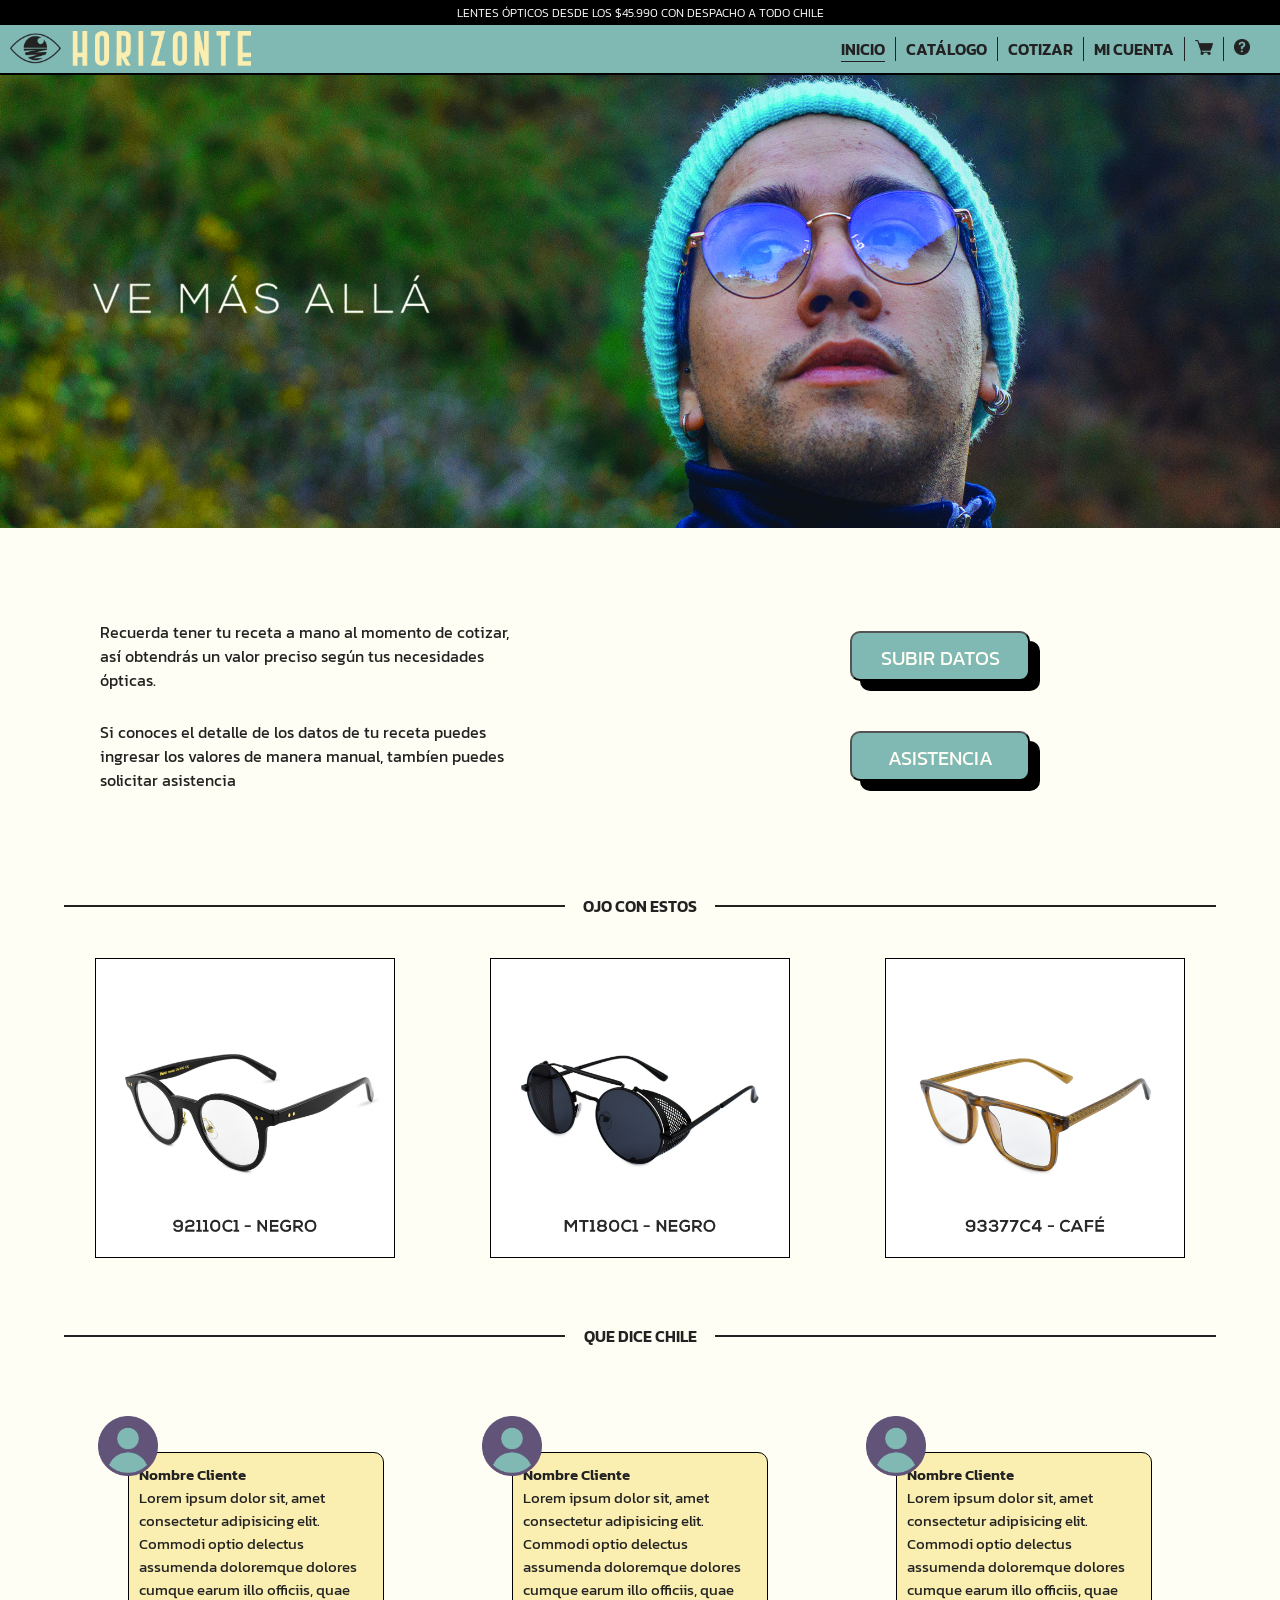
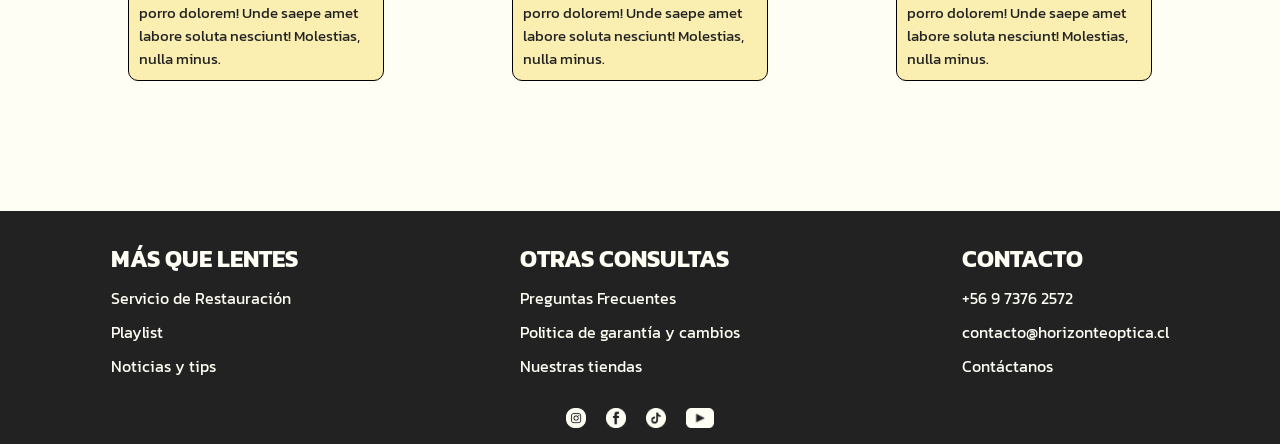
==== index.html @ ded0e59a "Primer commit con html PrimeraEntrega sin modificar" ====
<!DOCTYPE html>
<html lang="en">
<head>
    <meta charset="UTF-8">
    <meta name="viewport" content="width=device-width, initial-scale=1.0">

    <title>Ópticas Horizonte - Ve más allá</title>

    <link rel="shorcut icon" href ="./icons/ojoamarillo_favicon.png">
    <link rel="preconnect" href="https://fonts.googleapis.com">
    <link rel="preconnect" href="https://fonts.gstatic.com" crossorigin>
    <link href="https://fonts.googleapis.com/css2?family=Kanit:ital,wght@0,100;0,200;0,300;0,400;0,500;0,600;0,700;0,800;0,900;1,100;1,200;1,300;1,400;1,500;1,600;1,700;1,800;1,900&display=swap" rel="stylesheet">
    <link rel="stylesheet" href="./css/styles-index.css">

</head>
<body>

<header class="header">
    <div class="bannerOferta">
        <h1>LENTES ÓPTICOS DESDE LOS $45.990 CON DESPACHO A TODO CHILE</h1>
    </div>

    <div  class="bannerMenu"> 
        <a href="#" class="logoHeader">     
            <img src="./images/brand/horizonte_blackyellow.png" alt="">
        </a>
        <ul class="headerMenu">
            <li><a href="#" class="currentPage">INICIO</a></li>
            <li><a href="./pages/catalogo.html">CATÁLOGO</a> </li>
            <li><a href="./pages/cotizar.html">COTIZAR</a>  </li>
            <li><a href="./pages/miCuenta.html">MI CUENTA</a></li>
            <li><a href="#" class="iconoCarrito">
                <img src="./icons/carritoEeireblac.png" alt="">
                </a>    </li>
            <li><a href="./pages/ayuda.html" class="iconoAyuda">
                <img src="./icons/helpIconBold.png" alt="">
                </a></li>
        </ul>
    </div>
</header>

<main>
<div>
    <p class="fotoVeMasAlla">
    <img src="./images/inicio/fotoVeMasAlla.jpg" alt=""> </p>
</div>
    <br>
    <br>
    <br>
<!--COTIZAR-->
<section class="seccionCotizacion">
            <div class="cajaTextosInicio"> 
                <p>Recuerda tener tu receta a mano al momento de cotizar, así obtendrás un valor preciso según tus necesidades ópticas.</p>
            
                <p>Si conoces el detalle de los datos de tu receta puedes ingresar los valores de manera manual, tambíen puedes solicitar asistencia</p>
            </div>
            <div class="botonesCotizacion">
                <a href="./pages/miCuenta.html"><button class="boton01 btnDatos">SUBIR DATOS</button></a>
                <a href="./pages/ayuda.html"><button class="boton01 btnAsistencia">ASISTENCIA</button></a>
            </div>
</section>
<!--DESTACADOS-->
<section class="destacadosInicio">
    <div class="tituloDestacados">
        <p class="linea"></p>
        <p class="textoDestacados">OJO CON ESTOS</p>
    </div>
    <ul class="carruselDestacados">
                <li><a href="" class="destacado lente01">
                        <img src="./images/lentes/92110.jpg" alt="">
                    </a>
                </li>
                <li> <a href="" class="destacado lente02">
                        <img src="./images/lentes/MT180C1.jpg" alt="">
                    </a>
                </li>
                <li><a href="" class="destacado lente03">
                        <img src="./images/lentes/93377C4.jpg" alt="">
                    </a>
                </li>
    </ul>
    </section>
    

<!--COMENTARIOS Y VALORACIONES-->
<section class="valoracionesSection">
    <div class="tituloValoraciones">
        <p class="linea"></p>
        <p class="textoValoraciones">QUE DICE CHILE</p>
    </div>
    <div class="valoraciones">
        <div class="valoracion 1/3">
            <img src="./icons/profileIcon.png" class="" alt="">
            <div class="comentario">
                <p class="nombreValoracion">Nombre Cliente</p>
                <p class="comentarioValoracion">Lorem ipsum dolor sit, amet consectetur adipisicing elit. Commodi optio delectus assumenda doloremque dolores cumque earum illo officiis, quae porro dolorem! Unde saepe amet labore soluta nesciunt! Molestias, nulla minus. </p>
            </div>
        </div>
        <div class="valoracion 2/3">
            <img src="./icons/profileIcon.png" class="" alt="">
            <div class="comentario">
                <p class="nombreValoracion">Nombre Cliente</p>
                <p class="comentarioValoracion">Lorem ipsum dolor sit, amet consectetur adipisicing elit. Commodi optio delectus assumenda doloremque dolores cumque earum illo officiis, quae porro dolorem! Unde saepe amet labore soluta nesciunt! Molestias, nulla minus. </p>
            </div>
        </div>
        <div class="valoracion 3/3">
            <img src="./icons/profileIcon.png" class="" alt="">
            <div class="comentario">
                <p class="nombreValoracion">Nombre Cliente</p>
                <p class="comentarioValoracion">Lorem ipsum dolor sit, amet consectetur adipisicing elit. Commodi optio delectus assumenda doloremque dolores cumque earum illo officiis, quae porro dolorem! Unde saepe amet labore soluta nesciunt! Molestias, nulla minus. </p>
            </div>
        </div> 
    </div>   
</section>


    
</main>

<footer>
    <section class="footerOptions">
        <section class="sectionMasQueLentes">
            <h2>MÁS QUE LENTES</h2>
            <ul class="footerList listMasQueLentes">
                <li><a href="#">Servicio de Restauración</a></li>
                <li><a href="#">Playlist</a></li>
                <li><a href="#">Noticias y tips</a></li>
            </ul>
        </section>
        <section class="sectionOtrasConsultas">
            <h2>OTRAS CONSULTAS</h2>
            <ul class="footerList listOtrasConsultas">
                <li><a href="#">Preguntas Frecuentes</a></li>
                <li><a href="#">Politica de garantía y cambios</a></li>
                <li><a href="#">Nuestras tiendas</a></li>
            </ul>
        </section>
        <section class="sectionContacto">
            <h2>CONTACTO</h2>
            <ul class="footerList listContacto">
                <li><a href="">+56 9 7376 2572</a></li>
                <li><a href="">contacto@horizonteoptica.cl</a></li>
                <li><a href="">Contáctanos</a></li>
            </ul>
        </section>
    </section>
    <section class="bannerFinal">
        <li><ul class="listRRSS">
            <li>
                <a href="">
                <img src="./icons/iconInstaCircleFlowewhite.png" alt="">
                </a></li>
            <li>
                <a href="">
                <img src="./icons/iconFaceCirWhite.png" alt="">
                </a></li>
            <li>
                <a href="">
                <img src="./icons/iconTkWhite.png" alt="">
                </a></li>
            <li>
                <a href="">
                <img src="./icons/iconYTWhite.png" alt="">
            </a></li>
        </ul></li>
    </section>
</footer>

</body>
</html>
---- css/styles-index.css ----
@import url(styles-main.css);

.fotoVeMasAlla{
    position: relative;
}
.fotoVeMasAlla img{
    object-fit: cover;
    width: 100vw;
}

/*COTIZACION SECTION INICIO*/
.seccionCotizacion{
    height: 200px;
    margin-left: 100px;
    margin-right: 250px;
    margin-bottom: 100px;
    display: flex;
    justify-content:space-between ;
}
    .cajaTextosInicio{
        width: 45%;
        display: flex;
        flex-direction: column;
        justify-content: space-around;
    }
    .botonesCotizacion{
            display: flex;
            flex-direction: column;
            justify-content: space-around;}

/*DESTACADOS*/
.destacadosInicio{
    width: 100%;
    margin-bottom: 90px;
}

    .tituloDestacados{
        display: flex;
        justify-content: center;
        align-items: center;
    }
        .linea{
            position: absolute;
            width: 90vw;
            height: 2px;
            background-color: #222222;
            z-index: -1;
            
        }
        .textoDestacados{
            position: absolute;
            width: 150px;
            text-align: center;
            font-weight: 600 ;
            background-color: #FFFEF4;
            margin: 0 5px 0 5px;
            z-index: -1;
        }
    
    
    .carruselDestacados {
        position: relative;
        display: flex;
        justify-content:space-evenly;
        align-items: center;
        height: 250px;
        width: 100vw;
        margin-top: 80px;
        padding-inline-start: 0px;
        padding-inline-end: 0px;
        top: 0px;
        z-index: -1;
    }

    .carruselDestacados li{
        list-style: none;
    }
        .destacado img{
            height: 300px;
            border: 1px solid #000000;
        }

/* VALORACIONES */


.valoracionesSection{
    width: 100vw;
    display: flex;
    flex-direction:column;
    justify-content: space-evenly;
    align-items: center;
    padding-top: 10px;
    padding-bottom: 30px;
}
    .tituloValoraciones{
        display: flex;
        justify-content:center;
        align-items: center;
        z-index: -1;
    }
        .linea{
            position: absolute;
            width: 90vw;
            height: 2px;
            background-color: #222222;
        }
        .textoValoraciones{
            position: absolute;
            width: 150px;
            text-align: center;
            font-weight: 600 ;
            background-color: #FFFEF4;
            margin: 0 5px 0 5px;
        }
    
    .valoraciones{
        display: flex;
        width: 100vw;
        justify-content: space-evenly;
        margin-top: 50px;
        margin-bottom: 100px;
    }
    .valoracion img{
        height: 60px;
        position: relative;
        right:30px ;
        top: 30px;
        
    }
        .comentario {
            background-color: #faeeb1;
            border-radius: 10px;
            border: 1px solid #000000;
            width: 20vw;
            font-size: 15px;
            padding: 10px;
            overflow:hidden;
            text-align:left;            
        }
        .nombreValoracion {
            font-weight: 600;
        }
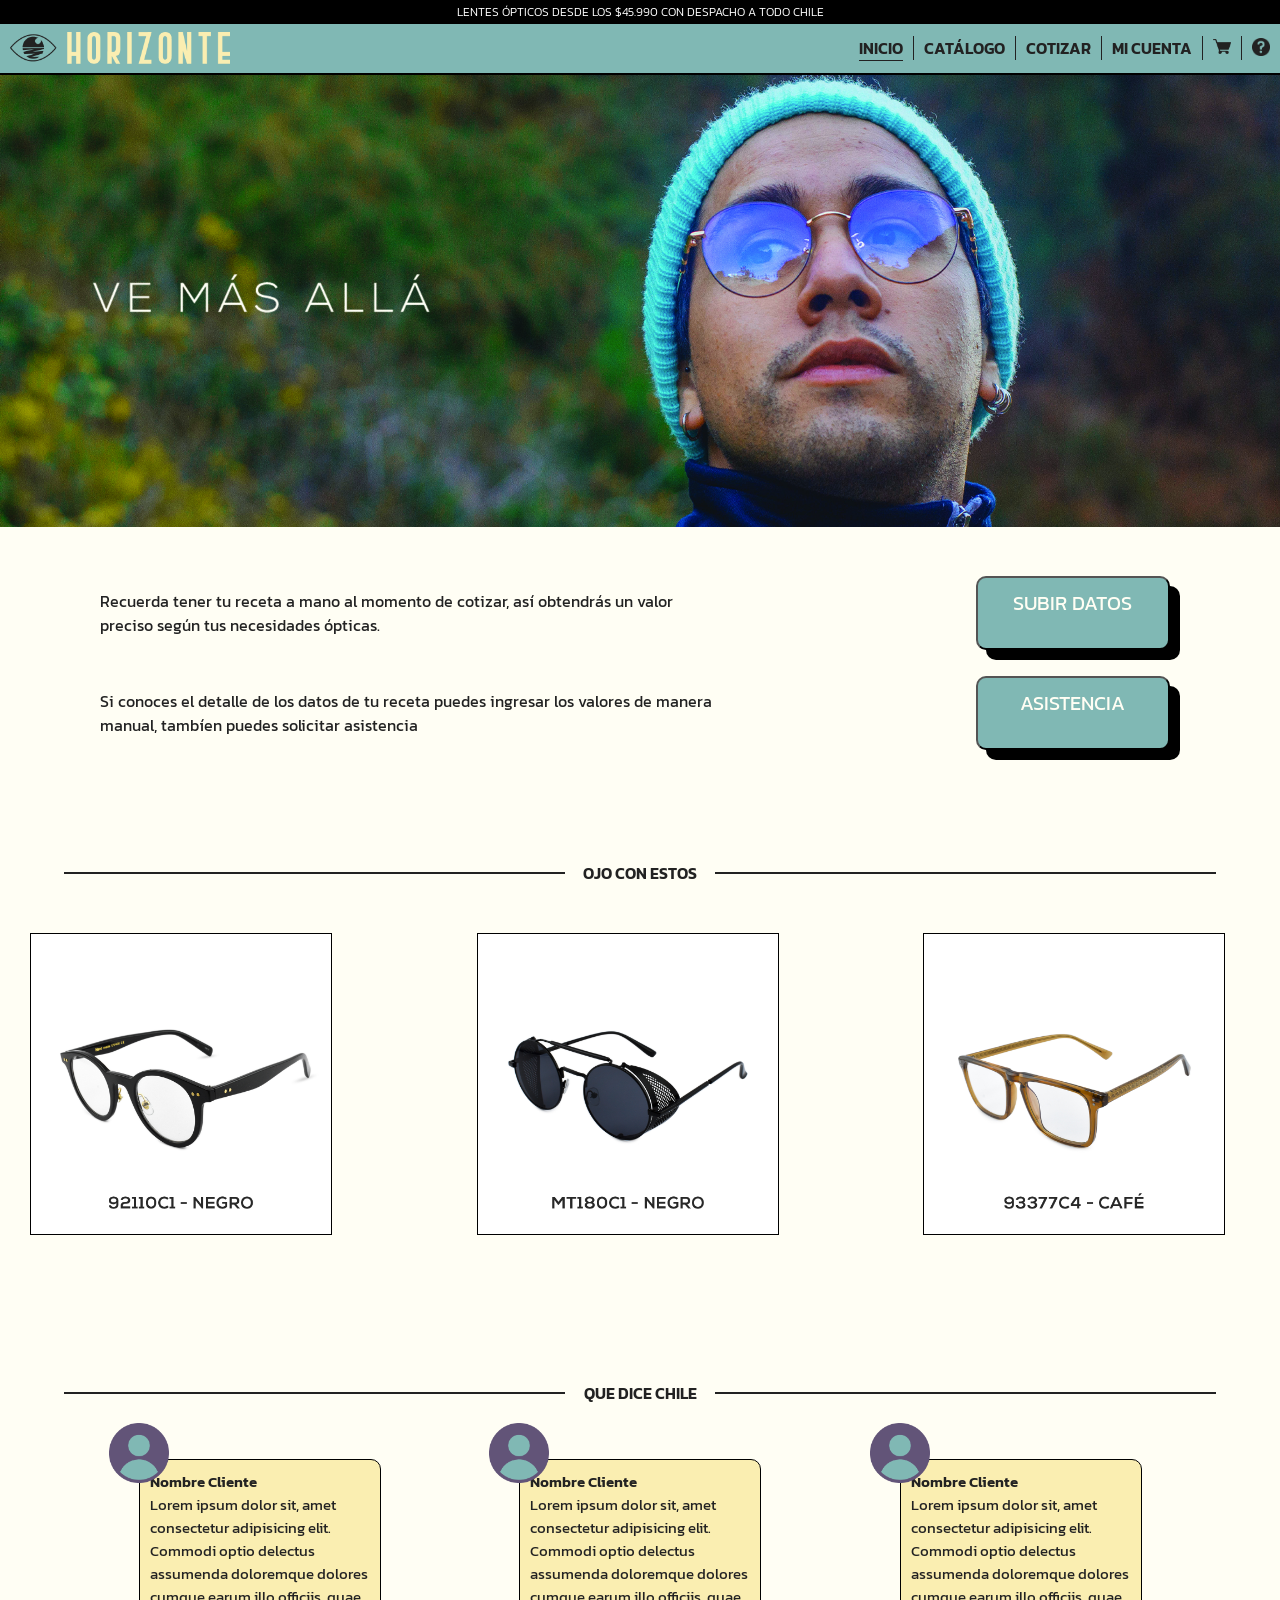
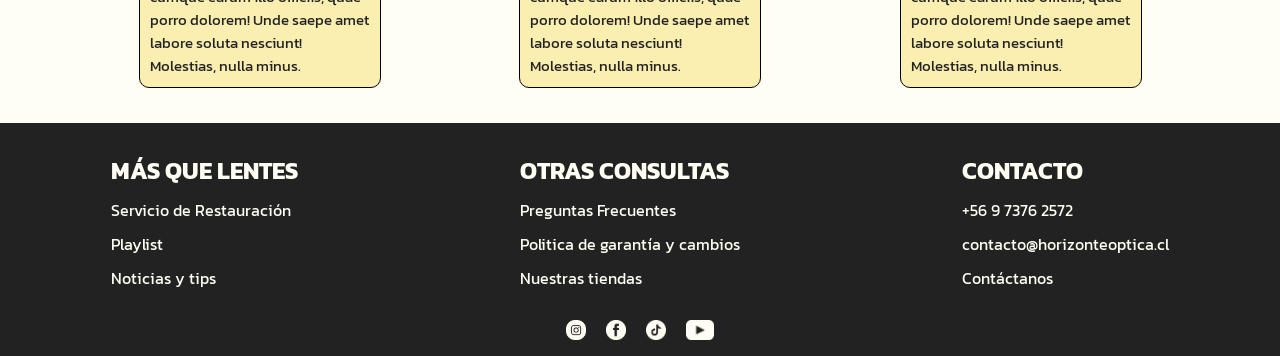
==== commit 8530b454: "Primera prueba responsive" ====
--- a/index.html
+++ b/index.html
@@ -16,9 +16,7 @@
 <body>
 
 <header class="header">
-    <div class="bannerOferta">
-        <h1>LENTES ÓPTICOS DESDE LOS $45.990 CON DESPACHO A TODO CHILE</h1>
-    </div>
+    <h6 class="bannerOferta">LENTES ÓPTICOS DESDE LOS $45.990 CON DESPACHO A TODO CHILE</h6>
 
     <div  class="bannerMenu"> 
         <a href="#" class="logoHeader">     
@@ -44,37 +42,34 @@
     <p class="fotoVeMasAlla">
     <img src="./images/inicio/fotoVeMasAlla.jpg" alt=""> </p>
 </div>
-    <br>
-    <br>
-    <br>
 <!--COTIZAR-->
-<section class="seccionCotizacion">
-            <div class="cajaTextosInicio"> 
-                <p>Recuerda tener tu receta a mano al momento de cotizar, así obtendrás un valor preciso según tus necesidades ópticas.</p>
+<conteiner class="seccionCotizacion">
+            <div id="cajaTextosInicio"> 
+                <p class="parrafoNormal">Recuerda tener tu receta a mano al momento de cotizar, así obtendrás un valor preciso según tus necesidades ópticas.</p>
             
-                <p>Si conoces el detalle de los datos de tu receta puedes ingresar los valores de manera manual, tambíen puedes solicitar asistencia</p>
+                <p class="parrafoNormal">Si conoces el detalle de los datos de tu receta puedes ingresar los valores de manera manual, tambíen puedes solicitar asistencia</p>
             </div>
-            <div class="botonesCotizacion">
+            <div id="botonesCotizacion">
                 <a href="./pages/miCuenta.html"><button class="boton01 btnDatos">SUBIR DATOS</button></a>
                 <a href="./pages/ayuda.html"><button class="boton01 btnAsistencia">ASISTENCIA</button></a>
             </div>
-</section>
+</conteiner>
 <!--DESTACADOS-->
 <section class="destacadosInicio">
-    <div class="tituloDestacados">
+    <div class="subtitulo2 subtDestacados">
         <p class="linea"></p>
         <p class="textoDestacados">OJO CON ESTOS</p>
     </div>
     <ul class="carruselDestacados">
-                <li><a href="" class="destacado lente01">
+                <li class="fotoLente lente01"><a href="" >
                         <img src="./images/lentes/92110.jpg" alt="">
                     </a>
                 </li>
-                <li> <a href="" class="destacado lente02">
+                <li class="fotoLente lente02"> <a href="" >
                         <img src="./images/lentes/MT180C1.jpg" alt="">
                     </a>
                 </li>
-                <li><a href="" class="destacado lente03">
+                <li class="fotoLente lente03"><a href="" >
                         <img src="./images/lentes/93377C4.jpg" alt="">
                     </a>
                 </li>
--- a/css/styles-index.css
+++ b/css/styles-index.css
@@ -1,7 +1,9 @@
-@import url(styles-main.css);
+@import url(mainStyle.css);
+@import url(botones.css);
 
 .fotoVeMasAlla{
     position: relative;
+    margin: 60px 0 0 0 ;
 }
 .fotoVeMasAlla img{
     object-fit: cover;
@@ -11,30 +13,39 @@
 /*COTIZACION SECTION INICIO*/
 .seccionCotizacion{
     height: 200px;
-    margin-left: 100px;
-    margin-right: 250px;
-    margin-bottom: 100px;
-    display: flex;
-    justify-content:space-between ;
+    width: 100%;
+    margin: 30px 0 30px 0;
+    padding: 0 100px 0 100px;
+    display: grid;
+    grid-template-columns: 1fr 1fr;
+    grid-template-rows: 1fr;
+    justify-content: space-evenly;
+    gap: 50px
 }
-    .cajaTextosInicio{
-        width: 45%;
+    #cajaTextosInicio{
+        width: 100%;
         display: flex;
         flex-direction: column;
         justify-content: space-around;
+        
     }
-    .botonesCotizacion{
-            display: flex;
-            flex-direction: column;
-            justify-content: space-around;}
+    #botonesCotizacion{
+        display: flex;
+        width: fit-content;
+        flex-direction: column;
+        justify-self: center;
+        justify-content: space-around;
+        align-items: center;}
 
 /*DESTACADOS*/
 .destacadosInicio{
     width: 100%;
-    margin-bottom: 90px;
+    height: 400px;
+    margin:110px 0 0 0 ;
+    padding: 0 0 0 0 ;
 }
 
-    .tituloDestacados{
+    .subtDestacados{
         display: flex;
         justify-content: center;
         align-items: center;
@@ -59,38 +70,41 @@
     
     
     .carruselDestacados {
-        position: relative;
-        display: flex;
-        justify-content:space-evenly;
+        display: grid;
+        padding: 0 30px 0 30px;
+        grid-template-columns: 1fr 1fr 1fr;
+        column-gap: 60px;
         align-items: center;
-        height: 250px;
-        width: 100vw;
-        margin-top: 80px;
-        padding-inline-start: 0px;
-        padding-inline-end: 0px;
-        top: 0px;
+        justify-content:center;
+        width: 100%;
+        margin: 60px 0 0 0;
         z-index: -1;
     }
 
     .carruselDestacados li{
-        list-style: none;
+        list-style:none;
+        
     }
-        .destacado img{
+    .fotoLente{
+        width: 300px;
+    }
+        .fotoLente img{
             height: 300px;
             border: 1px solid #000000;
+            justify-self: right;
         }
 
 /* VALORACIONES */
 
 
 .valoracionesSection{
-    width: 100vw;
+    width: 100%;
     display: flex;
     flex-direction:column;
     justify-content: space-evenly;
     align-items: center;
-    padding-top: 10px;
-    padding-bottom: 30px;
+    padding: 10px 0 30px 0;
+    margin: 110px 0 0 0;
 }
     .tituloValoraciones{
         display: flex;
@@ -115,10 +129,16 @@
     
     .valoraciones{
         display: flex;
-        width: 100vw;
+        width: 100%;
+        flex-wrap: wrap;
         justify-content: space-evenly;
-        margin-top: 50px;
-        margin-bottom: 100px;
+        align-self: center;
+        margin: 0 0 0 0;
+    }
+    .valoracion{
+        height: 300px ;
+        width: fit-content;        
+        margin: 0 20;
     }
     .valoracion img{
         height: 60px;
@@ -131,7 +151,7 @@
             background-color: #faeeb1;
             border-radius: 10px;
             border: 1px solid #000000;
-            width: 20vw;
+            width: 220px;
             font-size: 15px;
             padding: 10px;
             overflow:hidden;
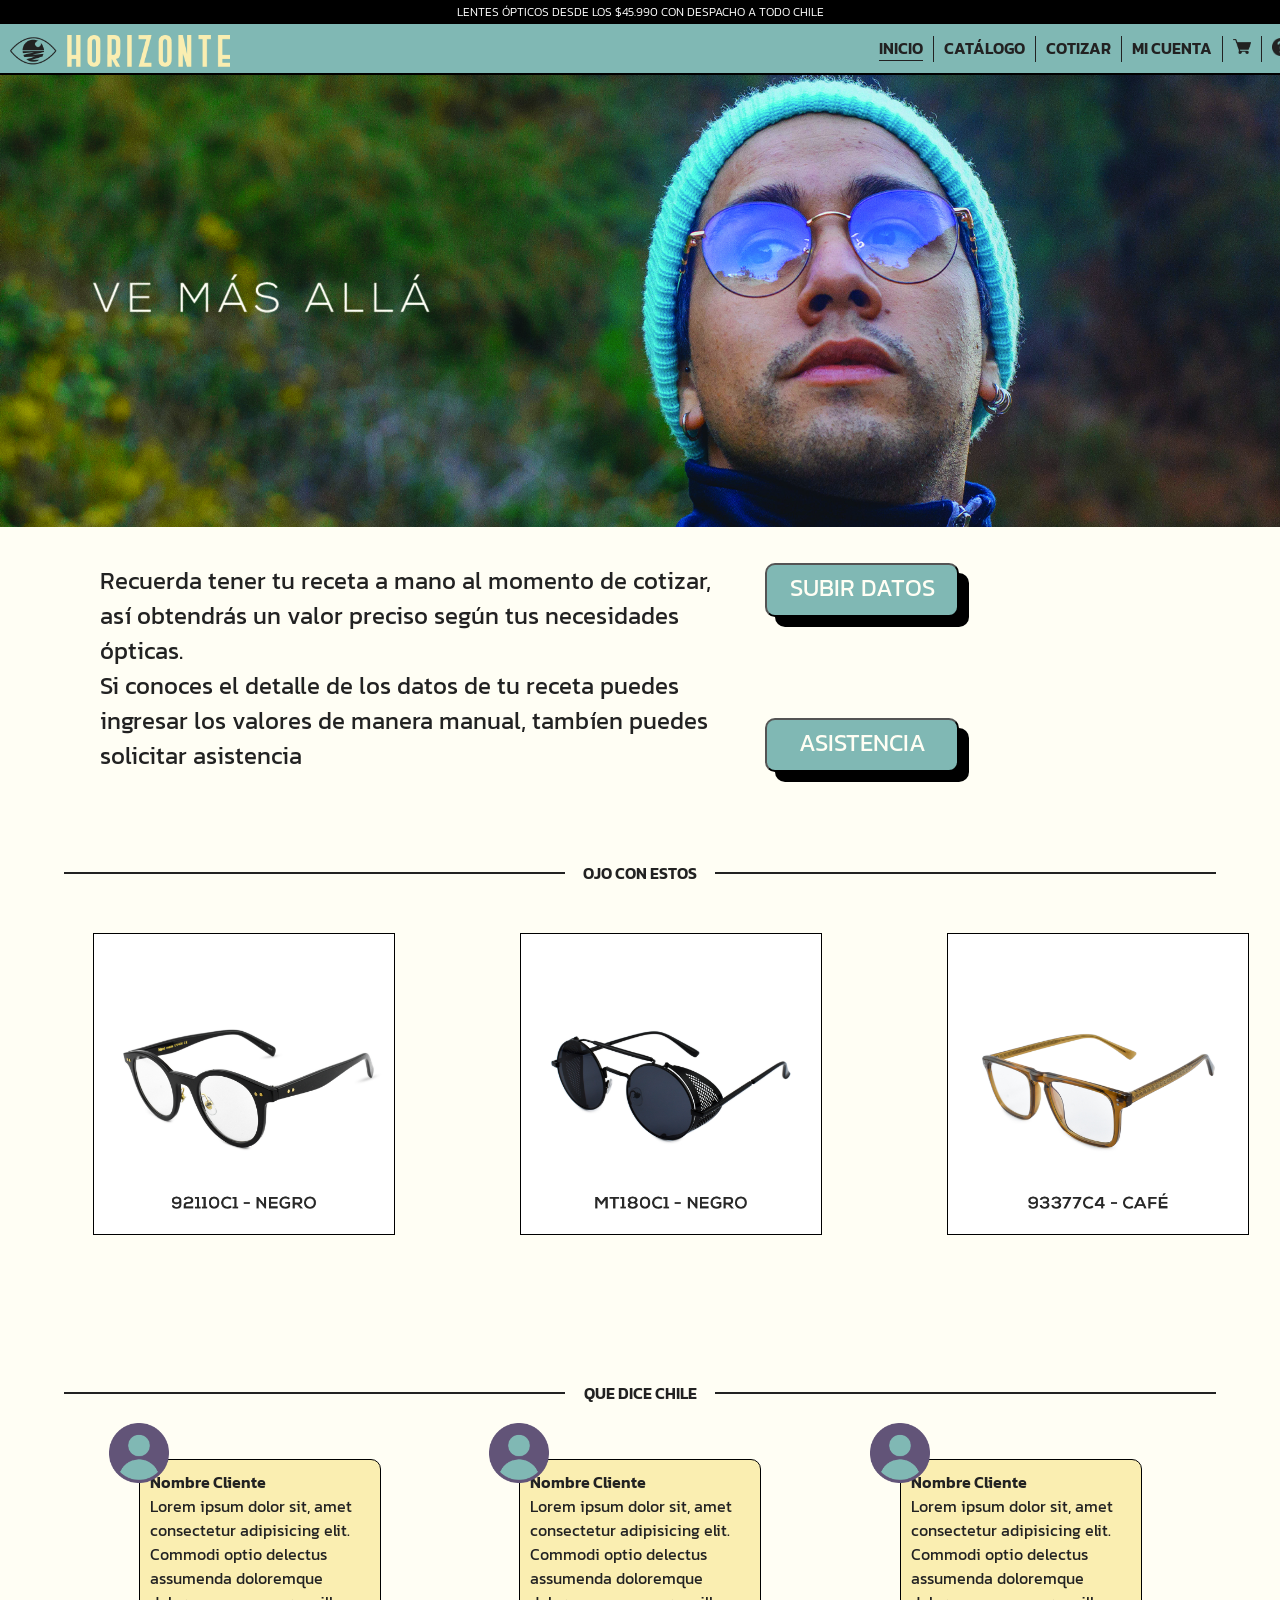
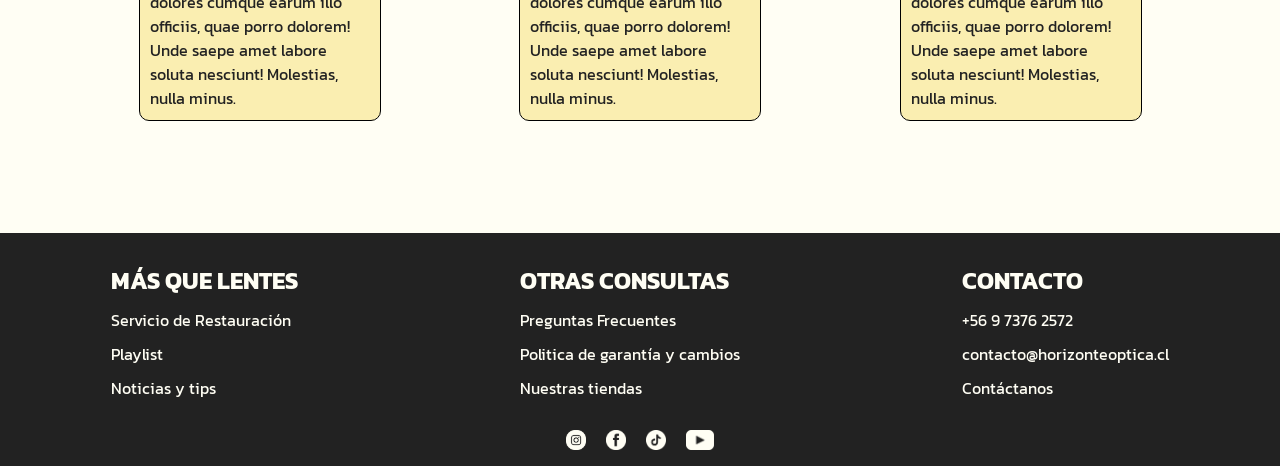
==== commit 0d813bde: "última prueba de responsive con grtid+flex" ====
--- a/index.html
+++ b/index.html
@@ -18,7 +18,7 @@
 <header class="header">
     <h6 class="bannerOferta">LENTES ÓPTICOS DESDE LOS $45.990 CON DESPACHO A TODO CHILE</h6>
 
-    <div  class="bannerMenu"> 
+    <div  class="navBar"> 
         <a href="#" class="logoHeader">     
             <img src="./images/brand/horizonte_blackyellow.png" alt="">
         </a>
@@ -44,12 +44,12 @@
 </div>
 <!--COTIZAR-->
 <conteiner class="seccionCotizacion">
-            <div id="cajaTextosInicio"> 
+            <div class="cajaTextosInicio"> 
                 <p class="parrafoNormal">Recuerda tener tu receta a mano al momento de cotizar, así obtendrás un valor preciso según tus necesidades ópticas.</p>
             
                 <p class="parrafoNormal">Si conoces el detalle de los datos de tu receta puedes ingresar los valores de manera manual, tambíen puedes solicitar asistencia</p>
             </div>
-            <div id="botonesCotizacion">
+            <div class="botonesCotizacion">
                 <a href="./pages/miCuenta.html"><button class="boton01 btnDatos">SUBIR DATOS</button></a>
                 <a href="./pages/ayuda.html"><button class="boton01 btnAsistencia">ASISTENCIA</button></a>
             </div>
--- a/css/styles-index.css
+++ b/css/styles-index.css
@@ -1,5 +1,4 @@
 @import url(mainStyle.css);
-@import url(botones.css);
 
 .fotoVeMasAlla{
     position: relative;
@@ -7,7 +6,7 @@
 }
 .fotoVeMasAlla img{
     object-fit: cover;
-    width: 100vw;
+    width: 100%;
 }
 
 /*COTIZACION SECTION INICIO*/
@@ -22,20 +21,23 @@
     justify-content: space-evenly;
     gap: 50px
 }
-    #cajaTextosInicio{
-        width: 100%;
-        display: flex;
-        flex-direction: column;
-        justify-content: space-around;
-        
-    }
-    #botonesCotizacion{
-        display: flex;
-        width: fit-content;
-        flex-direction: column;
+    .cajaTextosInicio{
+        font-size: 1.5rem;     
+    }
+    .botonesCotizacion{
+        display: grid;
+        grid-template-columns: 1fr;
+        gap: 100px;
+        width: 100%;
         justify-self: center;
-        justify-content: space-around;
+        justify-content: space-between;
         align-items: center;}
+    .boton01{
+        height: 40px;
+        width: 180px;
+        font-size: 1.5rem;
+        padding: 5px;
+    }
 
 /*DESTACADOS*/
 .destacadosInicio{
@@ -70,12 +72,11 @@
     
     
     .carruselDestacados {
-        display: grid;
+        display: flex;
+        flex-wrap: wrap;
         padding: 0 30px 0 30px;
-        grid-template-columns: 1fr 1fr 1fr;
-        column-gap: 60px;
-        align-items: center;
-        justify-content:center;
+        align-items: center;
+        justify-content:space-around;
         width: 100%;
         margin: 60px 0 0 0;
         z-index: -1;
@@ -95,8 +96,6 @@
         }
 
 /* VALORACIONES */
-
-
 .valoracionesSection{
     width: 100%;
     display: flex;
@@ -105,7 +104,7 @@
     align-items: center;
     padding: 10px 0 30px 0;
     margin: 110px 0 0 0;
-}
+    }
     .tituloValoraciones{
         display: flex;
         justify-content:center;
@@ -152,11 +151,50 @@
             border-radius: 10px;
             border: 1px solid #000000;
             width: 220px;
-            font-size: 15px;
+            font-size: 1rem;
             padding: 10px;
             overflow:hidden;
             text-align:left;            
         }
         .nombreValoracion {
             font-weight: 600;
-        }+        }
+
+
+@media(max-width: 480px){
+
+    .seccionCotizacion{
+        height: fit-content;
+        margin: 30px 0 30px 0;
+        padding: 0 30px 0 30px;
+        display: grid;
+        grid-template-columns:  1fr;
+        grid-template-rows: 1fr 1fr;
+        justify-content: space-evenly;
+        gap: 50px }
+
+    .botonesCotizacion{
+        display: flex;
+        width: 100%;
+        flex-direction: row;
+        justify-self: center;
+        justify-content: space-between;
+        align-items: center;} 
+
+    .destacadosInicio{
+        width: 100%;
+        height: fit-content;
+        margin:110px 0 0 0 ;
+        padding: 0 0 0 0 ;}
+    .carruselDestacados {
+        display: flex;
+        flex-direction: column;        padding: 0 30px 0 30px;
+        align-items: center;
+        justify-content:center; 
+        width: 100%;
+        margin: 60px 0 0 0;
+        z-index: -1;    }
+   
+    
+   
+}
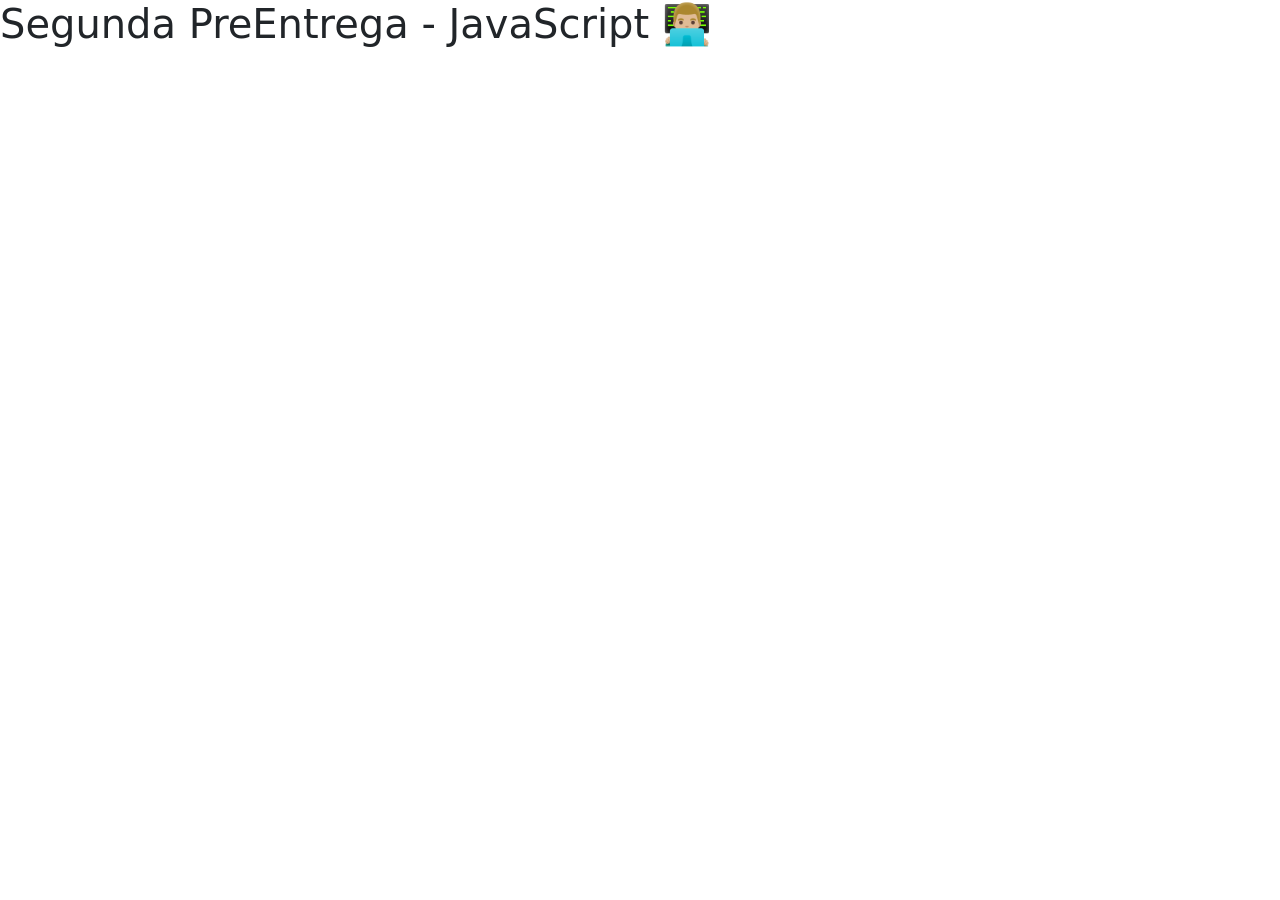
==== commit c218e81a: "segunda entrega curso javaScript" ====
--- a/index.html
+++ b/index.html
@@ -3,163 +3,15 @@
 <head>
     <meta charset="UTF-8">
     <meta name="viewport" content="width=device-width, initial-scale=1.0">
-
-    <title>Ópticas Horizonte - Ve más allá</title>
-
-    <link rel="shorcut icon" href ="./icons/ojoamarillo_favicon.png">
-    <link rel="preconnect" href="https://fonts.googleapis.com">
-    <link rel="preconnect" href="https://fonts.gstatic.com" crossorigin>
-    <link href="https://fonts.googleapis.com/css2?family=Kanit:ital,wght@0,100;0,200;0,300;0,400;0,500;0,600;0,700;0,800;0,900;1,100;1,200;1,300;1,400;1,500;1,600;1,700;1,800;1,900&display=swap" rel="stylesheet">
-    <link rel="stylesheet" href="./css/styles-index.css">
-
+    <link href="https://cdn.jsdelivr.net/npm/bootstrap@5.3.3/dist/css/bootstrap.min.css" rel="stylesheet" integrity="sha384-QWTKZyjpPEjISv5WaRU9OFeRpok6YctnYmDr5pNlyT2bRjXh0JMhjY6hW+ALEwIH" crossorigin="anonymous">
+    <title>Segunda Pre Entrega - JavaScript - CoderHouse</title>
 </head>
 <body>
-
-<header class="header">
-    <h6 class="bannerOferta">LENTES ÓPTICOS DESDE LOS $45.990 CON DESPACHO A TODO CHILE</h6>
-
-    <div  class="navBar"> 
-        <a href="#" class="logoHeader">     
-            <img src="./images/brand/horizonte_blackyellow.png" alt="">
-        </a>
-        <ul class="headerMenu">
-            <li><a href="#" class="currentPage">INICIO</a></li>
-            <li><a href="./pages/catalogo.html">CATÁLOGO</a> </li>
-            <li><a href="./pages/cotizar.html">COTIZAR</a>  </li>
-            <li><a href="./pages/miCuenta.html">MI CUENTA</a></li>
-            <li><a href="#" class="iconoCarrito">
-                <img src="./icons/carritoEeireblac.png" alt="">
-                </a>    </li>
-            <li><a href="./pages/ayuda.html" class="iconoAyuda">
-                <img src="./icons/helpIconBold.png" alt="">
-                </a></li>
-        </ul>
-    </div>
-</header>
-
-<main>
-<div>
-    <p class="fotoVeMasAlla">
-    <img src="./images/inicio/fotoVeMasAlla.jpg" alt=""> </p>
-</div>
-<!--COTIZAR-->
-<conteiner class="seccionCotizacion">
-            <div class="cajaTextosInicio"> 
-                <p class="parrafoNormal">Recuerda tener tu receta a mano al momento de cotizar, así obtendrás un valor preciso según tus necesidades ópticas.</p>
-            
-                <p class="parrafoNormal">Si conoces el detalle de los datos de tu receta puedes ingresar los valores de manera manual, tambíen puedes solicitar asistencia</p>
-            </div>
-            <div class="botonesCotizacion">
-                <a href="./pages/miCuenta.html"><button class="boton01 btnDatos">SUBIR DATOS</button></a>
-                <a href="./pages/ayuda.html"><button class="boton01 btnAsistencia">ASISTENCIA</button></a>
-            </div>
-</conteiner>
-<!--DESTACADOS-->
-<section class="destacadosInicio">
-    <div class="subtitulo2 subtDestacados">
-        <p class="linea"></p>
-        <p class="textoDestacados">OJO CON ESTOS</p>
-    </div>
-    <ul class="carruselDestacados">
-                <li class="fotoLente lente01"><a href="" >
-                        <img src="./images/lentes/92110.jpg" alt="">
-                    </a>
-                </li>
-                <li class="fotoLente lente02"> <a href="" >
-                        <img src="./images/lentes/MT180C1.jpg" alt="">
-                    </a>
-                </li>
-                <li class="fotoLente lente03"><a href="" >
-                        <img src="./images/lentes/93377C4.jpg" alt="">
-                    </a>
-                </li>
-    </ul>
-    </section>
+    <h1>Segunda PreEntrega - JavaScript 👨🏼‍💻</h1>
     
-
-<!--COMENTARIOS Y VALORACIONES-->
-<section class="valoracionesSection">
-    <div class="tituloValoraciones">
-        <p class="linea"></p>
-        <p class="textoValoraciones">QUE DICE CHILE</p>
-    </div>
-    <div class="valoraciones">
-        <div class="valoracion 1/3">
-            <img src="./icons/profileIcon.png" class="" alt="">
-            <div class="comentario">
-                <p class="nombreValoracion">Nombre Cliente</p>
-                <p class="comentarioValoracion">Lorem ipsum dolor sit, amet consectetur adipisicing elit. Commodi optio delectus assumenda doloremque dolores cumque earum illo officiis, quae porro dolorem! Unde saepe amet labore soluta nesciunt! Molestias, nulla minus. </p>
-            </div>
-        </div>
-        <div class="valoracion 2/3">
-            <img src="./icons/profileIcon.png" class="" alt="">
-            <div class="comentario">
-                <p class="nombreValoracion">Nombre Cliente</p>
-                <p class="comentarioValoracion">Lorem ipsum dolor sit, amet consectetur adipisicing elit. Commodi optio delectus assumenda doloremque dolores cumque earum illo officiis, quae porro dolorem! Unde saepe amet labore soluta nesciunt! Molestias, nulla minus. </p>
-            </div>
-        </div>
-        <div class="valoracion 3/3">
-            <img src="./icons/profileIcon.png" class="" alt="">
-            <div class="comentario">
-                <p class="nombreValoracion">Nombre Cliente</p>
-                <p class="comentarioValoracion">Lorem ipsum dolor sit, amet consectetur adipisicing elit. Commodi optio delectus assumenda doloremque dolores cumque earum illo officiis, quae porro dolorem! Unde saepe amet labore soluta nesciunt! Molestias, nulla minus. </p>
-            </div>
-        </div> 
-    </div>   
-</section>
-
-
-    
-</main>
-
-<footer>
-    <section class="footerOptions">
-        <section class="sectionMasQueLentes">
-            <h2>MÁS QUE LENTES</h2>
-            <ul class="footerList listMasQueLentes">
-                <li><a href="#">Servicio de Restauración</a></li>
-                <li><a href="#">Playlist</a></li>
-                <li><a href="#">Noticias y tips</a></li>
-            </ul>
-        </section>
-        <section class="sectionOtrasConsultas">
-            <h2>OTRAS CONSULTAS</h2>
-            <ul class="footerList listOtrasConsultas">
-                <li><a href="#">Preguntas Frecuentes</a></li>
-                <li><a href="#">Politica de garantía y cambios</a></li>
-                <li><a href="#">Nuestras tiendas</a></li>
-            </ul>
-        </section>
-        <section class="sectionContacto">
-            <h2>CONTACTO</h2>
-            <ul class="footerList listContacto">
-                <li><a href="">+56 9 7376 2572</a></li>
-                <li><a href="">contacto@horizonteoptica.cl</a></li>
-                <li><a href="">Contáctanos</a></li>
-            </ul>
-        </section>
-    </section>
-    <section class="bannerFinal">
-        <li><ul class="listRRSS">
-            <li>
-                <a href="">
-                <img src="./icons/iconInstaCircleFlowewhite.png" alt="">
-                </a></li>
-            <li>
-                <a href="">
-                <img src="./icons/iconFaceCirWhite.png" alt="">
-                </a></li>
-            <li>
-                <a href="">
-                <img src="./icons/iconTkWhite.png" alt="">
-                </a></li>
-            <li>
-                <a href="">
-                <img src="./icons/iconYTWhite.png" alt="">
-            </a></li>
-        </ul></li>
-    </section>
-</footer>
+    <script src="https://cdn.jsdelivr.net/npm/bootstrap@5.3.3/dist/js/bootstrap.bundle.min.js" integrity="sha384-YvpcrYf0tY3lHB60NNkmXc5s9fDVZLESaAA55NDzOxhy9GkcIdslK1eN7N6jIeHz" crossorigin="anonymous"></script>
+    <script src="clientes.js"></script>
+    <script src="codigo.js"></script>
 
 </body>
 </html>
